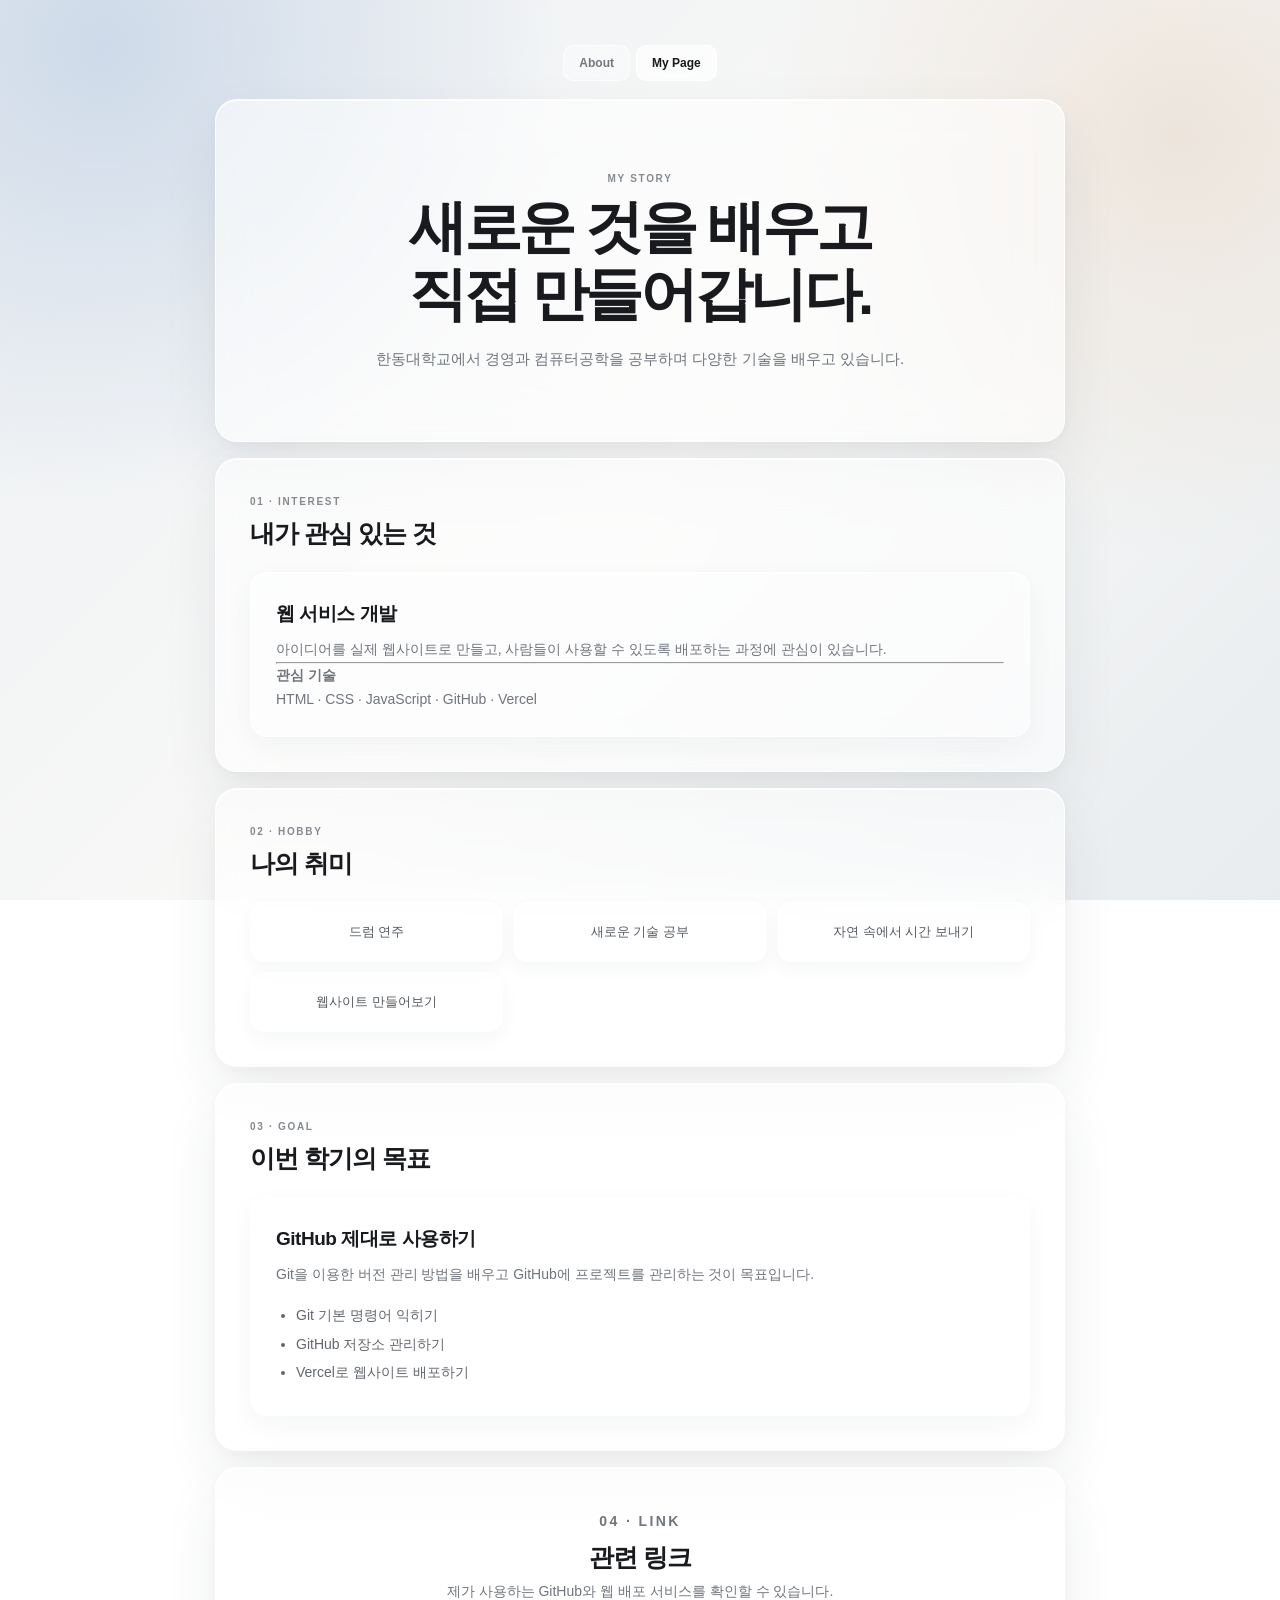
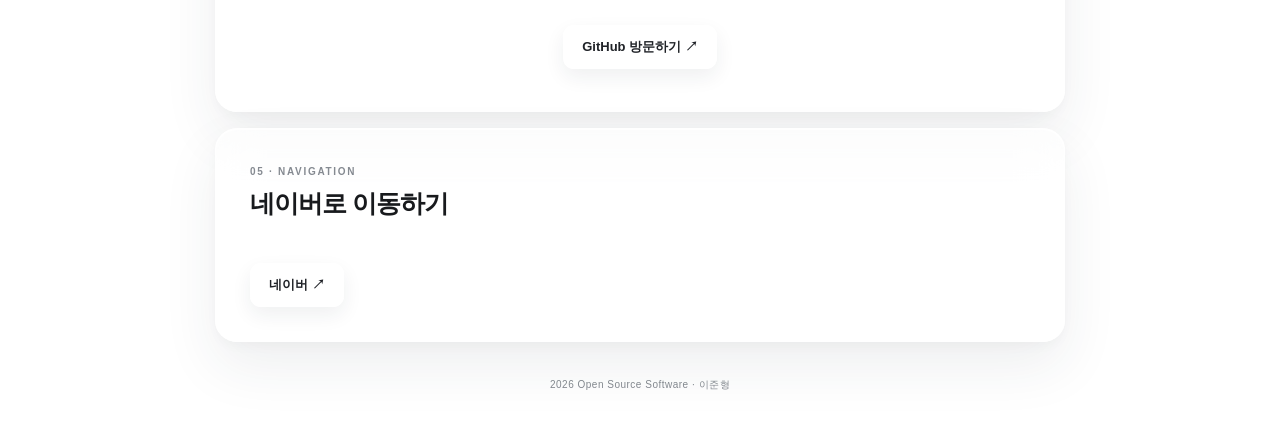
==== index2.html @ e350e390 "Create AI code" ====
<!DOCTYPE html>
<html lang="ko">
<head>
    <meta charset="UTF-8">
    <meta name="viewport" content="width=device-width, initial-scale=1.0">
    <title>이준형 | My Page</title>
    <link rel="stylesheet" href="style.css">
</head>

<body>
    <div class="container">

        <!-- 페이지 이동 -->
        <nav class="page-nav">
            <a href="index.html">About</a>
            <a href="index2.html" class="active">My Page</a>
        </nav>

        <!-- 소개 내용 변경 -->
        <header>
            <p class="eyebrow">MY STORY</p>
            <h1>새로운 것을 배우고<br>직접 만들어갑니다.</h1>
            <p>
                한동대학교에서 경영과 컴퓨터공학을 공부하며
                다양한 기술을 배우고 있습니다.
            </p>
        </header>

        <!-- 새로운 구성 -->
        <section>
            <p class="eyebrow">01 · INTEREST</p>
            <h2>내가 관심 있는 것</h2>

            <div class="card">
                <h3>웹 서비스 개발</h3>
                <p>
                    아이디어를 실제 웹사이트로 만들고,
                    사람들이 사용할 수 있도록 배포하는 과정에 관심이 있습니다.
                </p>

                <hr>

                <p>
                    <strong>관심 기술</strong><br>
                    HTML · CSS · JavaScript · GitHub · Vercel
                </p>
            </div>
        </section>

        <!-- 취미 내용 변경 -->
        <section>
            <p class="eyebrow">02 · HOBBY</p>
            <h2>나의 취미</h2>

            <ul class="hobby-list">
                <li>드럼 연주</li>
                <li>새로운 기술 공부</li>
                <li>자연 속에서 시간 보내기</li>
                <li>웹사이트 만들어보기</li>
            </ul>
        </section>

        <!-- 새로운 내용 추가 -->
        <section>
            <p class="eyebrow">03 · GOAL</p>
            <h2>이번 학기의 목표</h2>

            <div class="card">
                <h3>GitHub 제대로 사용하기</h3>
                <p>
                    Git을 이용한 버전 관리 방법을 배우고
                    GitHub에 프로젝트를 관리하는 것이 목표입니다.
                </p>

                <ul>
                    <li>Git 기본 명령어 익히기</li>
                    <li>GitHub 저장소 관리하기</li>
                    <li>Vercel로 웹사이트 배포하기</li>
                </ul>
            </div>
        </section>

        <!-- 외부 사이트 링크 추가 -->
        <section class="github">
            <p class="eyebrow">04 · LINK</p>
            <h2>관련 링크</h2>

            <p>
                제가 사용하는 GitHub와 웹 배포 서비스를 확인할 수 있습니다.
            </p>

            <a
                href="https://github.com/donkeyears0402-star/2026OSS_assign01"
                target="_blank"
                class="github-button">
                GitHub 방문하기 ↗
            </a>
        </section>

        <!-- 페이지 이동 -->
        <section>
            <p class="eyebrow">05 · NAVIGATION</p>
            <h2>네이버로 이동하기</h2>

            <a href="https://www.naver.com/" class="github-button">
                네이버 ↗
            </a>
        </section>

        <footer>
            2026 Open Source Software · 이준형
        </footer>

    </div>
</body>
</html>
---- style.css ----
* {
    box-sizing: border-box;
    margin: 0;
    padding: 0;
}

:root {
    --text: #181a1d;
    --subtext: #70757c;
    --glass: rgba(255, 255, 255, 0.58);
    --border: rgba(255, 255, 255, 0.78);
}

body {
    min-height: 100vh;

    font-family:
        -apple-system,
        BlinkMacSystemFont,
        "Segoe UI",
        "Noto Sans KR",
        sans-serif;

    color: var(--text);
    line-height: 1.7;

    background:
        radial-gradient(
            circle at 8% 5%,
            rgba(203, 216, 232, 0.9),
            transparent 32%
        ),
        radial-gradient(
            circle at 92% 15%,
            rgba(235, 225, 214, 0.8),
            transparent 30%
        ),
        linear-gradient(
            135deg,
            #edf0f3,
            #f8f8f7 52%,
            #e8ecef
        );

    background-attachment: fixed;
}

/* 전체 */

.container {
    width: min(850px, calc(100% - 32px));
    margin: 0 auto;
    padding: 45px 0 35px;
}

/* 페이지 이동 */

.page-nav {
    display: flex;
    justify-content: center;
    gap: 6px;
    margin-bottom: 18px;
}

.page-nav a {
    padding: 7px 15px;

    border: 1px solid rgba(255, 255, 255, 0.75);
    border-radius: 10px;

    background: rgba(255, 255, 255, 0.38);

    color: #73777d;
    text-decoration: none;

    font-size: 12px;
    font-weight: 600;

    backdrop-filter: blur(12px);
    -webkit-backdrop-filter: blur(12px);

    transition: 0.2s ease;
}

.page-nav a:hover,
.page-nav a.active {
    background: rgba(255, 255, 255, 0.72);
    color: #181a1d;
}

/* 공통 유리 카드 */

header,
section {
    position: relative;

    margin-bottom: 16px;
    padding: 34px;

    border: 1px solid var(--border);
    border-radius: 22px;

    background: var(--glass);

    backdrop-filter: blur(22px);
    -webkit-backdrop-filter: blur(22px);

    box-shadow:
        0 24px 55px rgba(35, 45, 60, 0.08),
        0 5px 15px rgba(35, 45, 60, 0.035),
        inset 0 1px 0 rgba(255, 255, 255, 0.9);
}

/* 위쪽 유리 반사 */

header::before,
section::before {
    content: "";

    position: absolute;
    top: 0;
    left: 28px;
    right: 28px;

    height: 1px;

    background: rgba(255, 255, 255, 0.95);
}

/* Header */

header {
    padding: 70px 45px;

    text-align: center;
}

header h1 {
    font-size: clamp(36px, 7vw, 58px);
    line-height: 1.15;

    font-weight: 700;
    letter-spacing: -0.06em;
}

header p:last-child {
    margin-top: 18px;

    color: var(--subtext);
    font-size: 15px;
}

/* 작은 제목 */

.eyebrow {
    margin-bottom: 7px;

    color: #858a91;

    font-size: 10px;
    font-weight: 600;

    letter-spacing: 0.17em;
}

/* Section 제목 */

section h2 {
    margin-bottom: 22px;

    font-size: 25px;
    line-height: 1.3;

    letter-spacing: -0.04em;
}

/* 자기소개 */

.profile-box {
    margin-bottom: 20px;
    padding: 20px 22px;

    border: 1px solid rgba(255, 255, 255, 0.72);
    border-radius: 16px;

    background: rgba(255, 255, 255, 0.32);

    box-shadow:
        inset 0 1px 0 rgba(255, 255, 255, 0.85),
        0 8px 20px rgba(30, 40, 50, 0.04);
}

.label {
    margin-bottom: 2px;

    color: #8a8e94;
    font-size: 9px;
    font-weight: 600;
    letter-spacing: 0.15em;
}

.name {
    font-size: 20px;
    font-weight: 600;
}

.description {
    color: var(--subtext);
    font-size: 15px;
}

/* 내부 카드 */

.card {
    padding: 25px;

    border: 1px solid rgba(255, 255, 255, 0.7);
    border-radius: 17px;

    background: rgba(255, 255, 255, 0.3);

    box-shadow:
        inset 0 1px 0 rgba(255, 255, 255, 0.8),
        0 10px 28px rgba(30, 40, 50, 0.045);

    transition: 0.2s ease;
}

.card:hover {
    transform: translateY(-2px);

    box-shadow:
        inset 0 1px 0 rgba(255, 255, 255, 0.9),
        0 15px 32px rgba(30, 40, 50, 0.08);
}

.card h3 {
    margin-bottom: 8px;

    font-size: 19px;
    font-weight: 650;
    letter-spacing: -0.025em;
}

.card p {
    color: var(--subtext);
    font-size: 14px;
}

/* 리스트 */

.card ul {
    margin-top: 17px;
    padding-left: 20px;

    color: #62676d;
    font-size: 14px;
}

.card li {
    margin-bottom: 5px;
}

/* 취미 */

.hobby-list {
    display: grid;
    grid-template-columns: repeat(3, 1fr);
    gap: 10px;

    padding: 0;

    list-style: none;
}

.hobby-list li {
    padding: 18px;

    border: 1px solid rgba(255, 255, 255, 0.7);
    border-radius: 15px;

    background: rgba(255, 255, 255, 0.3);

    color: #555a60;

    font-size: 13px;
    text-align: center;

    box-shadow:
        inset 0 1px 0 rgba(255, 255, 255, 0.8),
        0 8px 20px rgba(30, 40, 50, 0.04);

    transition: 0.2s ease;
}

.hobby-list li:hover {
    transform: translateY(-2px);
    background: rgba(255, 255, 255, 0.48);
}

/* GitHub */

.github {
    padding: 42px 30px;
    text-align: center;
}

.github h2 {
    margin-bottom: 7px;
}

.github p {
    color: var(--subtext);
    font-size: 14px;
}

.github-button {
    display: inline-block;

    margin-top: 21px;
    padding: 10px 18px;

    border: 1px solid rgba(255, 255, 255, 0.85);
    border-radius: 11px;

    background: rgba(255, 255, 255, 0.5);

    color: #202328;
    text-decoration: none;

    font-size: 13px;
    font-weight: 600;

    box-shadow:
        0 8px 20px rgba(30, 40, 50, 0.07),
        inset 0 1px 0 rgba(255, 255, 255, 0.9);

    transition: 0.2s ease;
}

.github-button:hover {
    transform: translateY(-2px);

    background: rgba(255, 255, 255, 0.78);

    box-shadow:
        0 12px 25px rgba(30, 40, 50, 0.1),
        inset 0 1px 0 rgba(255, 255, 255, 0.95);
}

/* Footer */

footer {
    padding: 18px 0 5px;

    color: #858a90;

    font-size: 10px;
    text-align: center;

    letter-spacing: 0.05em;
}

/* 모바일 */

@media (max-width: 650px) {

    .container {
        width: calc(100% - 20px);
        padding-top: 20px;
    }

    header,
    section {
        padding: 25px 20px;
        border-radius: 19px;
    }

    header {
        padding: 48px 20px;
    }

    header h1 {
        font-size: 36px;
    }

    section h2 {
        font-size: 21px;
    }

    .hobby-list {
        grid-template-columns: 1fr;
    }
}
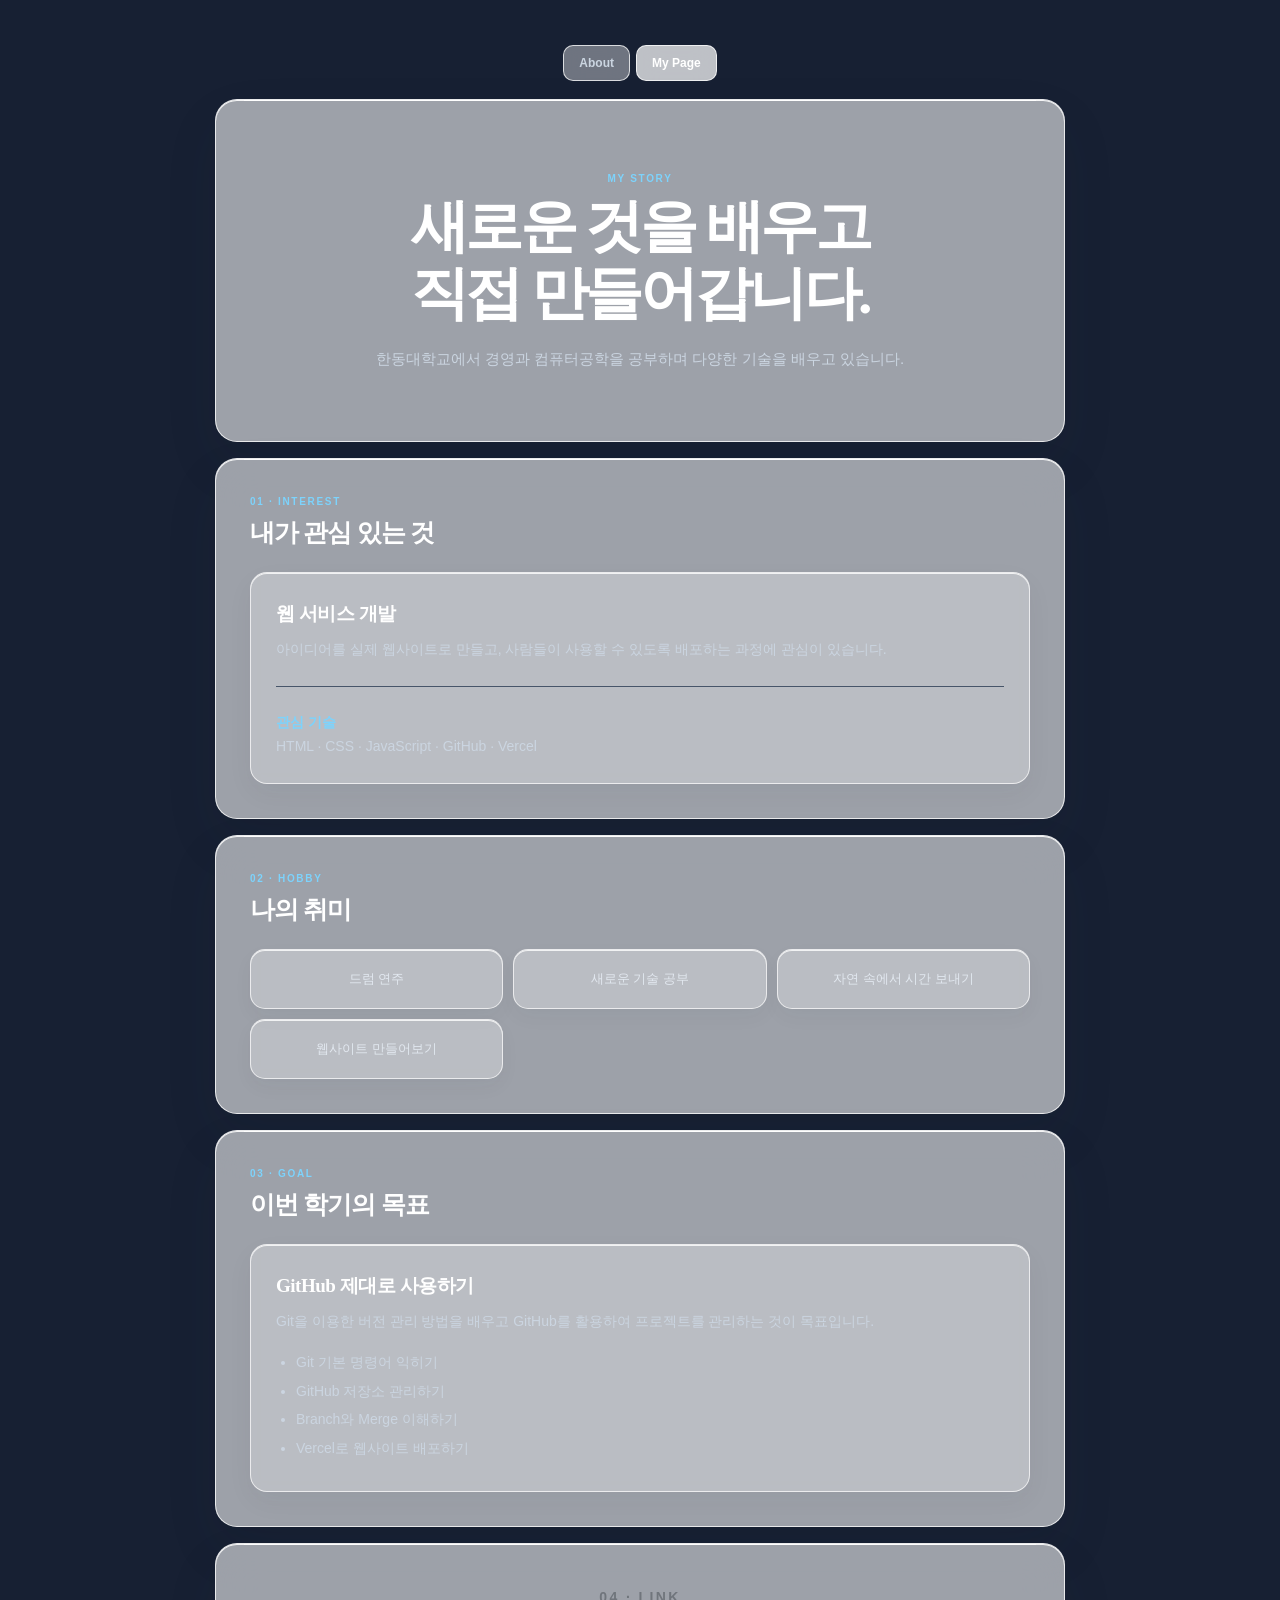
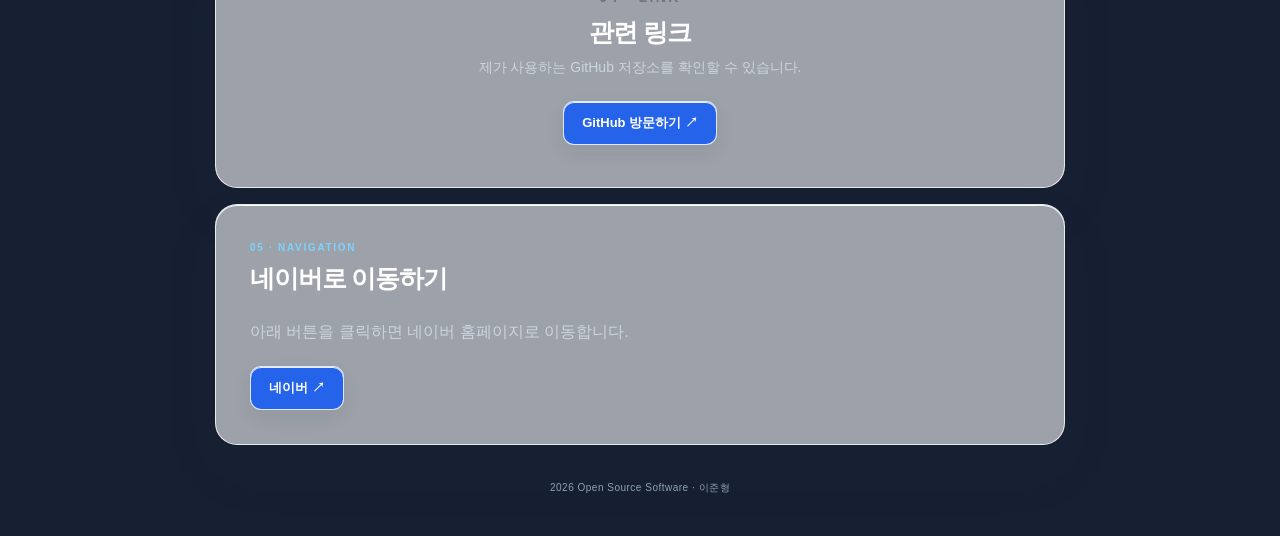
==== commit a70cb111: "complete" ====
--- a/index2.html
+++ b/index2.html
@@ -1,116 +1,204 @@
 <!DOCTYPE html>
+
 <html lang="ko">
 <head>
     <meta charset="UTF-8">
     <meta name="viewport" content="width=device-width, initial-scale=1.0">
     <title>이준형 | My Page</title>
     <link rel="stylesheet" href="style.css">
+
+
+<style>
+    body {
+        background: #172033;
+        color: #f1f5f9;
+        font-family: "Trebuchet MS", "Noto Sans KR", sans-serif;
+    }
+
+    .container {
+        color: #f1f5f9;
+    }
+
+    header h1,
+    section h2,
+    section h3 {
+        color: #ffffff;
+        font-family: Georgia, "Times New Roman", serif;
+    }
+
+    header > p:not(.eyebrow),
+    section > p:not(.eyebrow),
+    .card p,
+    .card li {
+        color: #cbd5e1;
+    }
+
+    .eyebrow {
+        color: #7dd3fc;
+    }
+
+    .page-nav a {
+        color: #cbd5e1;
+    }
+
+    .page-nav a.active {
+        color: #ffffff;
+    }
+
+    .hobby-list li {
+        color: #e2e8f0;
+    }
+
+    footer {
+        color: #94a3b8;
+    }
+
+    hr {
+        border: 0;
+        border-top: 1px solid #475569;
+        margin: 24px 0;
+    }
+
+    strong {
+        color: #7dd3fc;
+    }
+
+    .github-button {
+        background: #2563eb;
+        color: #ffffff;
+    }
+</style>
+
+
 </head>
 
 <body>
     <div class="container">
 
-        <!-- 페이지 이동 -->
-        <nav class="page-nav">
-            <a href="index.html">About</a>
-            <a href="index2.html" class="active">My Page</a>
-        </nav>
-
-        <!-- 소개 내용 변경 -->
-        <header>
-            <p class="eyebrow">MY STORY</p>
-            <h1>새로운 것을 배우고<br>직접 만들어갑니다.</h1>
+
+    <!-- 페이지 이동 -->
+    <nav class="page-nav">
+        <a href="index.html">About</a>
+        <a href="index2.html" class="active">My Page</a>
+    </nav>
+
+    <!-- 자기소개 내용 변경 -->
+    <header>
+        <p class="eyebrow">MY STORY</p>
+
+        <h1>
+            새로운 것을 배우고<br>
+            직접 만들어갑니다.
+        </h1>
+
+        <p>
+            한동대학교에서 경영과 컴퓨터공학을 공부하며
+            다양한 기술을 배우고 있습니다.
+        </p>
+    </header>
+
+    <!-- 관심 분야 -->
+    <section>
+        <p class="eyebrow">01 · INTEREST</p>
+
+        <h2>내가 관심 있는 것</h2>
+
+        <div class="card">
+            <h3>웹 서비스 개발</h3>
+
             <p>
-                한동대학교에서 경영과 컴퓨터공학을 공부하며
-                다양한 기술을 배우고 있습니다.
+                아이디어를 실제 웹사이트로 만들고,
+                사람들이 사용할 수 있도록 배포하는 과정에 관심이 있습니다.
             </p>
-        </header>
-
-        <!-- 새로운 구성 -->
-        <section>
-            <p class="eyebrow">01 · INTEREST</p>
-            <h2>내가 관심 있는 것</h2>
-
-            <div class="card">
-                <h3>웹 서비스 개발</h3>
-                <p>
-                    아이디어를 실제 웹사이트로 만들고,
-                    사람들이 사용할 수 있도록 배포하는 과정에 관심이 있습니다.
-                </p>
-
-                <hr>
-
-                <p>
-                    <strong>관심 기술</strong><br>
-                    HTML · CSS · JavaScript · GitHub · Vercel
-                </p>
-            </div>
-        </section>
-
-        <!-- 취미 내용 변경 -->
-        <section>
-            <p class="eyebrow">02 · HOBBY</p>
-            <h2>나의 취미</h2>
-
-            <ul class="hobby-list">
-                <li>드럼 연주</li>
-                <li>새로운 기술 공부</li>
-                <li>자연 속에서 시간 보내기</li>
-                <li>웹사이트 만들어보기</li>
+
+            <!-- 새로운 HTML 요소 추가 -->
+            <hr>
+
+            <p>
+                <strong>관심 기술</strong><br>
+                HTML · CSS · JavaScript · GitHub · Vercel
+            </p>
+        </div>
+    </section>
+
+    <!-- 취미 변경 -->
+    <section>
+        <p class="eyebrow">02 · HOBBY</p>
+
+        <h2>나의 취미</h2>
+
+        <ul class="hobby-list">
+            <li>드럼 연주</li>
+            <li>새로운 기술 공부</li>
+            <li>자연 속에서 시간 보내기</li>
+            <li>웹사이트 만들어보기</li>
+        </ul>
+    </section>
+
+    <!-- 학습 목표 추가 -->
+    <section>
+        <p class="eyebrow">03 · GOAL</p>
+
+        <h2>이번 학기의 목표</h2>
+
+        <div class="card">
+            <h3>GitHub 제대로 사용하기</h3>
+
+            <p>
+                Git을 이용한 버전 관리 방법을 배우고
+                GitHub를 활용하여 프로젝트를 관리하는 것이 목표입니다.
+            </p>
+
+            <ul>
+                <li>Git 기본 명령어 익히기</li>
+                <li>GitHub 저장소 관리하기</li>
+                <li>Branch와 Merge 이해하기</li>
+                <li>Vercel로 웹사이트 배포하기</li>
             </ul>
-        </section>
-
-        <!-- 새로운 내용 추가 -->
-        <section>
-            <p class="eyebrow">03 · GOAL</p>
-            <h2>이번 학기의 목표</h2>
-
-            <div class="card">
-                <h3>GitHub 제대로 사용하기</h3>
-                <p>
-                    Git을 이용한 버전 관리 방법을 배우고
-                    GitHub에 프로젝트를 관리하는 것이 목표입니다.
-                </p>
-
-                <ul>
-                    <li>Git 기본 명령어 익히기</li>
-                    <li>GitHub 저장소 관리하기</li>
-                    <li>Vercel로 웹사이트 배포하기</li>
-                </ul>
-            </div>
-        </section>
-
-        <!-- 외부 사이트 링크 추가 -->
-        <section class="github">
-            <p class="eyebrow">04 · LINK</p>
-            <h2>관련 링크</h2>
-
-            <p>
-                제가 사용하는 GitHub와 웹 배포 서비스를 확인할 수 있습니다.
-            </p>
-
-            <a
-                href="https://github.com/donkeyears0402-star/2026OSS_assign01"
-                target="_blank"
-                class="github-button">
-                GitHub 방문하기 ↗
-            </a>
-        </section>
-
-        <!-- 페이지 이동 -->
-        <section>
-            <p class="eyebrow">05 · NAVIGATION</p>
-            <h2>네이버로 이동하기</h2>
-
-            <a href="https://www.naver.com/" class="github-button">
-                네이버 ↗
-            </a>
-        </section>
-
-        <footer>
-            2026 Open Source Software · 이준형
-        </footer>
-
-    </div>
+        </div>
+    </section>
+
+    <!-- 외부 사이트 링크 -->
+    <section class="github">
+        <p class="eyebrow">04 · LINK</p>
+
+        <h2>관련 링크</h2>
+
+        <p>
+            제가 사용하는 GitHub 저장소를 확인할 수 있습니다.
+        </p>
+
+        <a
+            href="https://github.com/donkeyears0402-star/2026OSS_assign01"
+            target="_blank"
+            class="github-button">
+            GitHub 방문하기 ↗
+        </a>
+    </section>
+
+    <!-- 새로운 외부 링크 -->
+    <section>
+        <p class="eyebrow">05 · NAVIGATION</p>
+
+        <h2>네이버로 이동하기</h2>
+
+        <p>
+            아래 버튼을 클릭하면 네이버 홈페이지로 이동합니다.
+        </p>
+
+        <a
+            href="https://www.naver.com/"
+            target="_blank"
+            class="github-button">
+            네이버 ↗
+        </a>
+    </section>
+
+    <footer>
+        2026 Open Source Software · 이준형
+    </footer>
+
+</div>
+
 </body>
-</html>+</html>
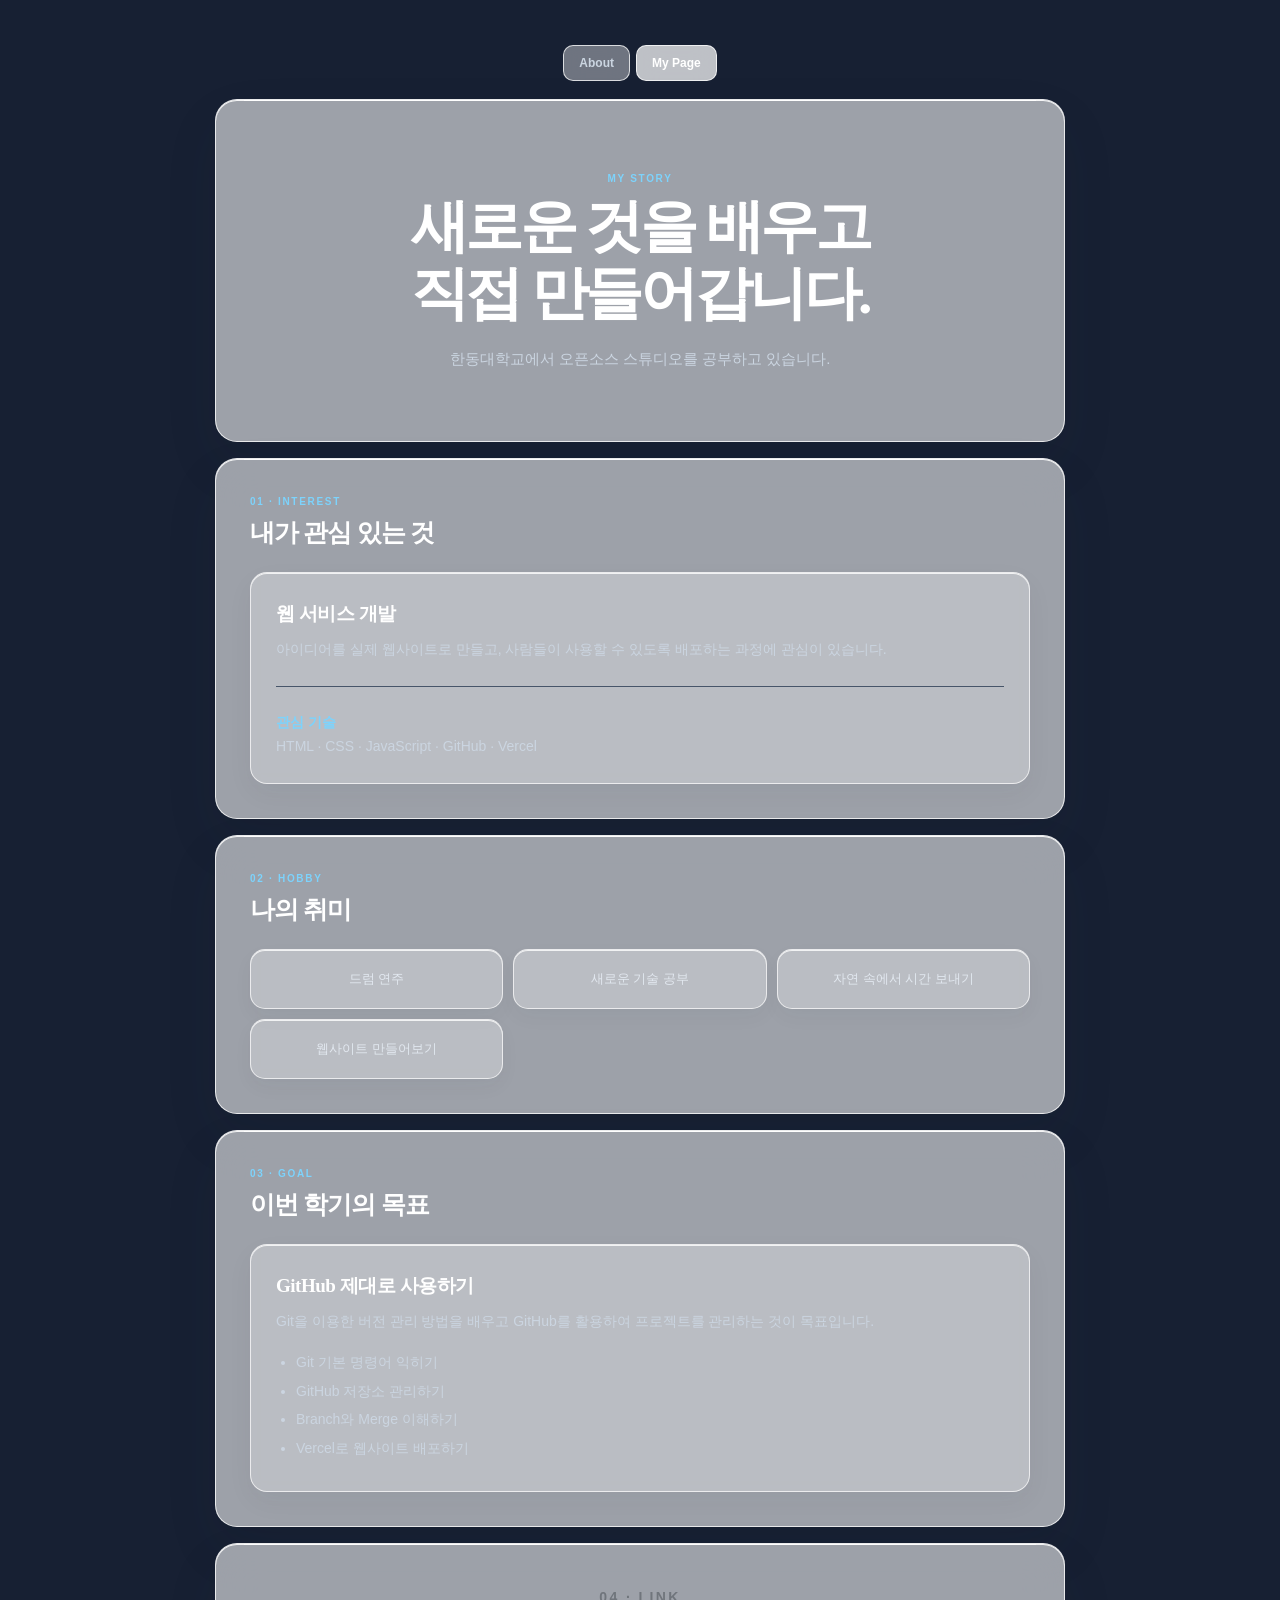
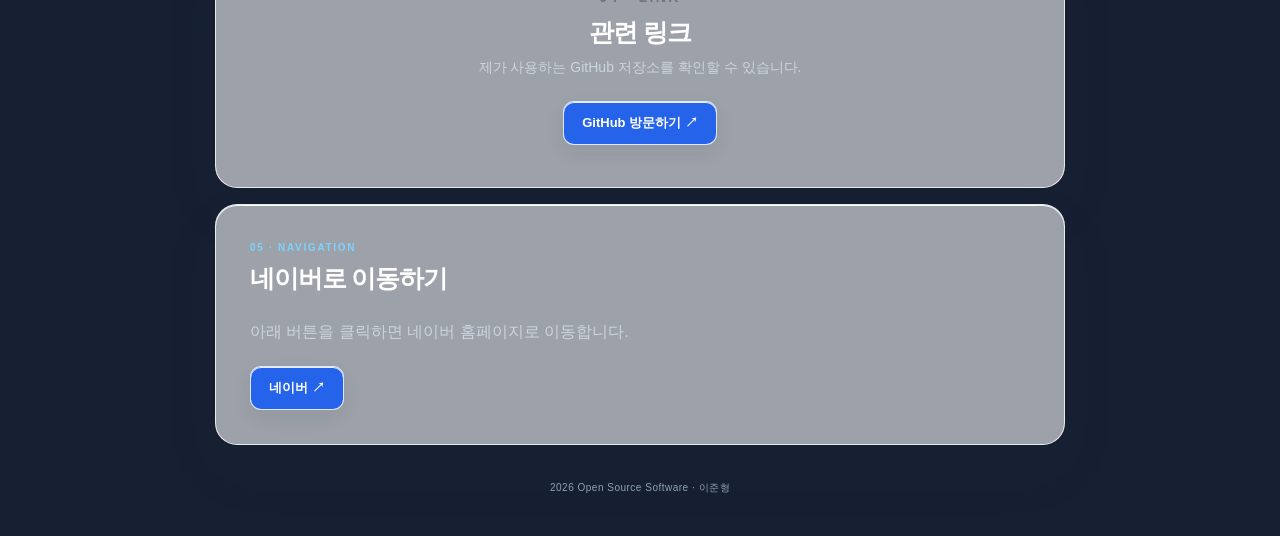
==== commit 1a697026: "final" ====
--- a/index2.html
+++ b/index2.html
@@ -92,8 +92,7 @@
         </h1>
 
         <p>
-            한동대학교에서 경영과 컴퓨터공학을 공부하며
-            다양한 기술을 배우고 있습니다.
+            한동대학교에서 오픈소스 스튜디오를 공부하고 있습니다. 
         </p>
     </header>
 
